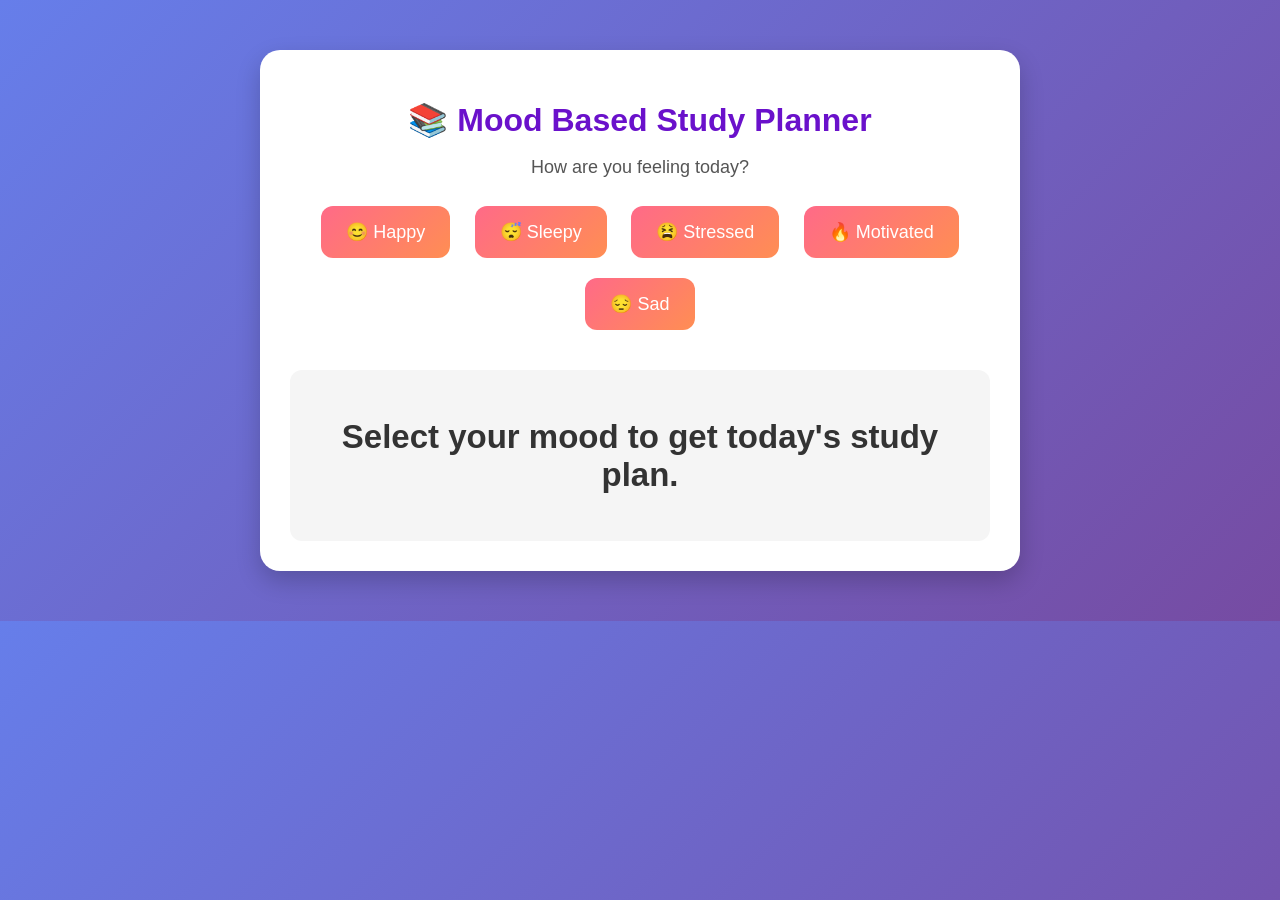
==== index.html @ bd74fddb "Add files via upload" ====
<!DOCTYPE html>
<html lang="en">

<head>
    <meta charset="UTF-8">
    <meta name="viewport" content="width=device-width, initial-scale=1.0">
    <title>Mood Based Study Planner</title>
    <link rel="stylesheet" href="style.css">
</head>

<body>

    <div class="container">

        <h1>📚 Mood Based Study Planner</h1>

        <p>How are you feeling today?</p>

        <div class="mood-container">

            <button class="mood-btn" onclick="selectMood('Happy')">😊 Happy</button>

            <button class="mood-btn" onclick="selectMood('Sleepy')">😴 Sleepy</button>

            <button class="mood-btn" onclick="selectMood('Stressed')">😫 Stressed</button>

            <button class="mood-btn" onclick="selectMood('Motivated')">🔥 Motivated</button>

            <button class="mood-btn" onclick="selectMood('Sad')">😔 Sad</button>

        </div>

        <div id="result">
            <h2>Select your mood to get today's study plan.</h2>
        </div>

    </div>

    <script src="script.js"></script>

</body>
</html>
---- style.css ----
body {
    font-family: Arial, sans-serif;
    background: linear-gradient(135deg, #667eea, #764ba2);
    margin: 0;
    padding: 0;
}

.container {
    width: 80%;
    max-width: 700px;
    margin: 50px auto;
    text-align: center;
    background: #ffffff;
    padding: 30px;
    border-radius: 20px;
    box-shadow: 0 10px 25px rgba(0, 0, 0, 0.2);
}

h1 {
    color: #6a11cb;
    margin-bottom: 10px;
}

p {
    color: #555;
    font-size: 18px;
}

.mood-btn {
    padding: 15px 25px;
    margin: 10px;
    font-size: 18px;
    border: none;
    border-radius: 12px;
    cursor: pointer;
    background: linear-gradient(135deg, #ff6a88, #ff8e53);
    color: white;
    transition: 0.3s;
}

.mood-btn:hover {
    transform: scale(1.08);
    box-shadow: 0 5px 15px rgba(0, 0, 0, 0.3);
}

#result {
    margin-top: 30px;
    padding: 20px;
    background: #f5f5f5;
    border-radius: 12px;
    color: #333;
    font-size: 22px;
    font-weight: bold;
}
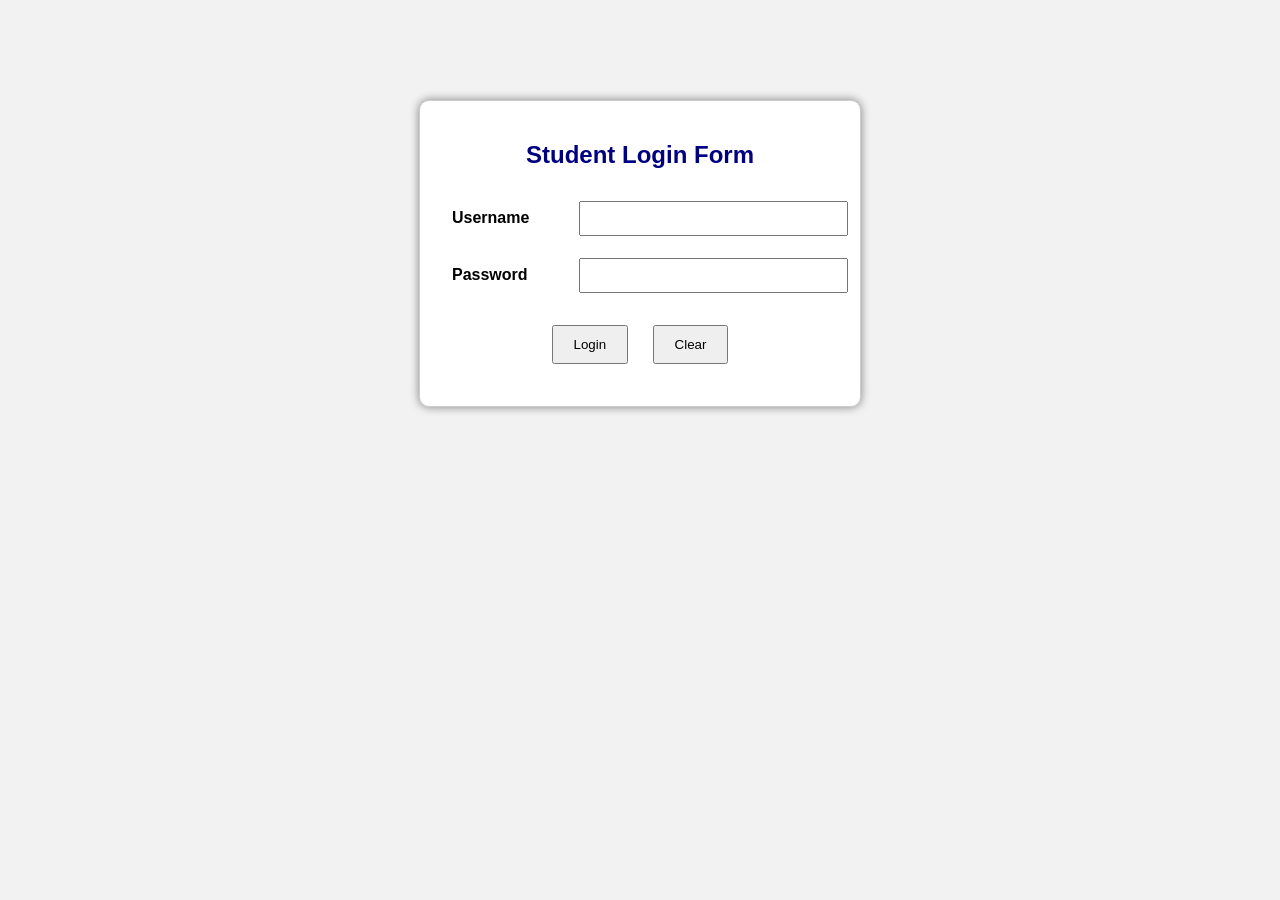
==== commit 524cccfe: "Add files via upload" ====
--- a/index.html
+++ b/index.html
@@ -1,42 +1,88 @@
 <!DOCTYPE html>
-<html lang="en">
+<html>
+<head>
+    <title>Student Login Form</title>
 
-<head>
-    <meta charset="UTF-8">
-    <meta name="viewport" content="width=device-width, initial-scale=1.0">
-    <title>Mood Based Study Planner</title>
-    <link rel="stylesheet" href="style.css">
+    <style>
+        body{
+            font-family: Arial, sans-serif;
+            background-color: #f2f2f2;
+        }
+
+        .container{
+            width: 400px;
+            margin: 100px auto;
+            padding: 20px;
+            background: white;
+            border: 1px solid #ccc;
+            border-radius: 10px;
+            box-shadow: 0px 0px 10px gray;
+        }
+
+        h2{
+            text-align: center;
+            color: navy;
+        }
+
+        table{
+            width: 100%;
+        }
+
+        td{
+            padding: 10px;
+        }
+
+        input[type=text],
+        input[type=password]{
+            width: 100%;
+            padding: 8px;
+        }
+
+        .buttons{
+            text-align: center;
+        }
+
+        input[type=submit],
+        input[type=reset]{
+            padding: 10px 20px;
+            margin: 10px;
+        }
+    </style>
+
 </head>
 
 <body>
 
-    <div class="container">
+<div class="container">
 
-        <h1>📚 Mood Based Study Planner</h1>
+<h2>Student Login Form</h2>
 
-        <p>How are you feeling today?</p>
+<form action="response.php" method="post">
 
-        <div class="mood-container">
+<table>
 
-            <button class="mood-btn" onclick="selectMood('Happy')">😊 Happy</button>
+<tr>
+<td><b>Username</b></td>
+<td><input type="text" name="username" required></td>
+</tr>
 
-            <button class="mood-btn" onclick="selectMood('Sleepy')">😴 Sleepy</button>
+<tr>
+<td><b>Password</b></td>
+<td><input type="password" name="password" required></td>
+</tr>
 
-            <button class="mood-btn" onclick="selectMood('Stressed')">😫 Stressed</button>
+<tr>
+<td colspan="2" class="buttons">
+<input type="submit" value="Login">
+<input type="reset" value="Clear">
+</td>
+</tr>
 
-            <button class="mood-btn" onclick="selectMood('Motivated')">🔥 Motivated</button>
+</table>
 
-            <button class="mood-btn" onclick="selectMood('Sad')">😔 Sad</button>
+</form>
 
-        </div>
-
-        <div id="result">
-            <h2>Select your mood to get today's study plan.</h2>
-        </div>
-
-    </div>
-
-    <script src="script.js"></script>
+</div>
 
 </body>
 </html>
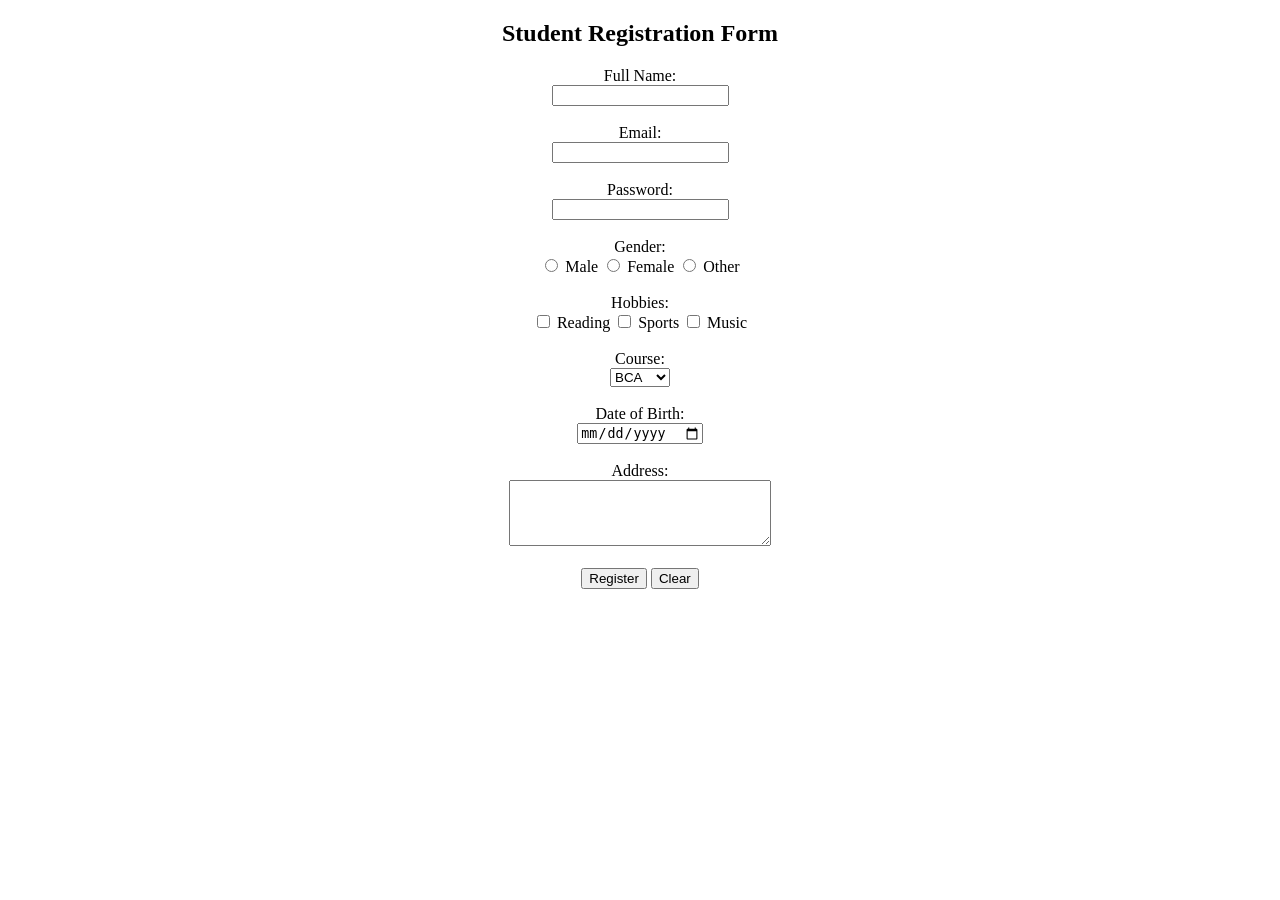
==== commit 68e82a0d: "Add files via upload" ====
--- a/index.html
+++ b/index.html
@@ -1,88 +1,57 @@
 <!DOCTYPE html>
 <html>
 <head>
-    <title>Student Login Form</title>
+    <title>Registration Form</title>
+</head>
+<body>
+<center>
+<h2>Student Registration Form</h2>
 
-    <style>
-        body{
-            font-family: Arial, sans-serif;
-            background-color: #f2f2f2;
-        }
+<form action="output.php" method="post">
 
-        .container{
-            width: 400px;
-            margin: 100px auto;
-            padding: 20px;
-            background: white;
-            border: 1px solid #ccc;
-            border-radius: 10px;
-            box-shadow: 0px 0px 10px gray;
-        }
+    <label>Full Name:</label><br>
+    <input type="text" name="name" required><br><br>
 
-        h2{
-            text-align: center;
-            color: navy;
-        }
+    <label>Email:</label><br>
+    <input type="email" name="email" required><br><br>
 
-        table{
-            width: 100%;
-        }
+    <label>Password:</label><br>
+    <input type="password" name="password" required><br><br>
 
-        td{
-            padding: 10px;
-        }
+    <label>Gender:</label><br>
+    <input type="radio" name="gender" value="Male"> Male
+    <input type="radio" name="gender" value="Female"> Female
+    <input type="radio" name="gender" value="Other"> Other
+    <br><br>
 
-        input[type=text],
-        input[type=password]{
-            width: 100%;
-            padding: 8px;
-        }
+    <label>Hobbies:</label><br>
+    <input type="checkbox" name="hobbies[]" value="Reading"> Reading
+    <input type="checkbox" name="hobbies[]" value="Sports"> Sports
+    <input type="checkbox" name="hobbies[]" value="Music"> Music
+    <br><br>
 
-        .buttons{
-            text-align: center;
-        }
+    <label>Course:</label><br>
+    <select name="course">
+        <option>BCA</option>
+        <option>BSc</option>
+        <option>BCom</option>
+        <option>BTech</option>
+    </select>
+    <br><br>
 
-        input[type=submit],
-        input[type=reset]{
-            padding: 10px 20px;
-            margin: 10px;
-        }
-    </style>
+    <label>Date of Birth:</label><br>
+    <input type="date" name="dob">
+    <br><br>
 
-</head>
+    <label>Address:</label><br>
+    <textarea name="address" rows="4" cols="30"></textarea>
+    <br><br>
 
-<body>
-
-<div class="container">
-
-<h2>Student Login Form</h2>
-
-<form action="response.php" method="post">
-
-<table>
-
-<tr>
-<td><b>Username</b></td>
-<td><input type="text" name="username" required></td>
-</tr>
-
-<tr>
-<td><b>Password</b></td>
-<td><input type="password" name="password" required></td>
-</tr>
-
-<tr>
-<td colspan="2" class="buttons">
-<input type="submit" value="Login">
-<input type="reset" value="Clear">
-</td>
-</tr>
-
-</table>
+    <input type="submit" value="Register">
+    <input type="reset" value="Clear">
 
 </form>
-
-</div>
+</center>
 
 </body>
 </html>
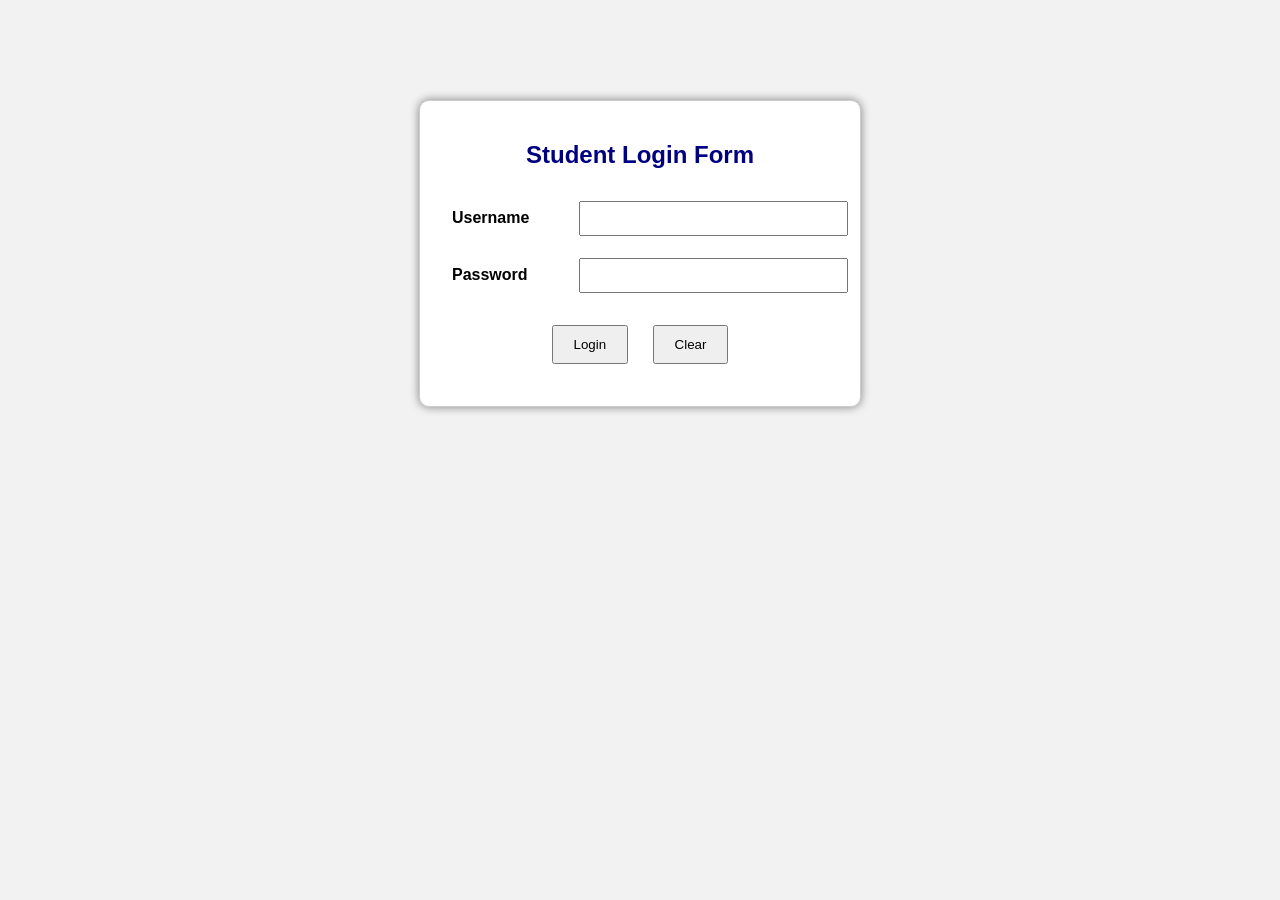
==== commit f1d84caf: "Add files via upload" ====
--- a/index.html
+++ b/index.html
@@ -1,57 +1,88 @@
 <!DOCTYPE html>
 <html>
 <head>
-    <title>Registration Form</title>
+    <title>Student Login Form</title>
+
+    <style>
+        body{
+            font-family: Arial, sans-serif;
+            background-color: #f2f2f2;
+        }
+
+        .container{
+            width: 400px;
+            margin: 100px auto;
+            padding: 20px;
+            background: white;
+            border: 1px solid #ccc;
+            border-radius: 10px;
+            box-shadow: 0px 0px 10px gray;
+        }
+
+        h2{
+            text-align: center;
+            color: navy;
+        }
+
+        table{
+            width: 100%;
+        }
+
+        td{
+            padding: 10px;
+        }
+
+        input[type=text],
+        input[type=password]{
+            width: 100%;
+            padding: 8px;
+        }
+
+        .buttons{
+            text-align: center;
+        }
+
+        input[type=submit],
+        input[type=reset]{
+            padding: 10px 20px;
+            margin: 10px;
+        }
+    </style>
+
 </head>
+
 <body>
-<center>
-<h2>Student Registration Form</h2>
 
-<form action="output.php" method="post">
+<div class="container">
 
-    <label>Full Name:</label><br>
-    <input type="text" name="name" required><br><br>
+<h2>Student Login Form</h2>
 
-    <label>Email:</label><br>
-    <input type="email" name="email" required><br><br>
+<form action="response.php" method="get">
 
-    <label>Password:</label><br>
-    <input type="password" name="password" required><br><br>
+<table>
 
-    <label>Gender:</label><br>
-    <input type="radio" name="gender" value="Male"> Male
-    <input type="radio" name="gender" value="Female"> Female
-    <input type="radio" name="gender" value="Other"> Other
-    <br><br>
+<tr>
+<td><b>Username</b></td>
+<td><input type="text" name="username" required></td>
+</tr>
 
-    <label>Hobbies:</label><br>
-    <input type="checkbox" name="hobbies[]" value="Reading"> Reading
-    <input type="checkbox" name="hobbies[]" value="Sports"> Sports
-    <input type="checkbox" name="hobbies[]" value="Music"> Music
-    <br><br>
+<tr>
+<td><b>Password</b></td>
+<td><input type="password" name="password" required></td>
+</tr>
 
-    <label>Course:</label><br>
-    <select name="course">
-        <option>BCA</option>
-        <option>BSc</option>
-        <option>BCom</option>
-        <option>BTech</option>
-    </select>
-    <br><br>
+<tr>
+<td colspan="2" class="buttons">
+<input type="submit" value="Login">
+<input type="reset" value="Clear">
+</td>
+</tr>
 
-    <label>Date of Birth:</label><br>
-    <input type="date" name="dob">
-    <br><br>
-
-    <label>Address:</label><br>
-    <textarea name="address" rows="4" cols="30"></textarea>
-    <br><br>
-
-    <input type="submit" value="Register">
-    <input type="reset" value="Clear">
+</table>
 
 </form>
-</center>
+
+</div>
 
 </body>
 </html>
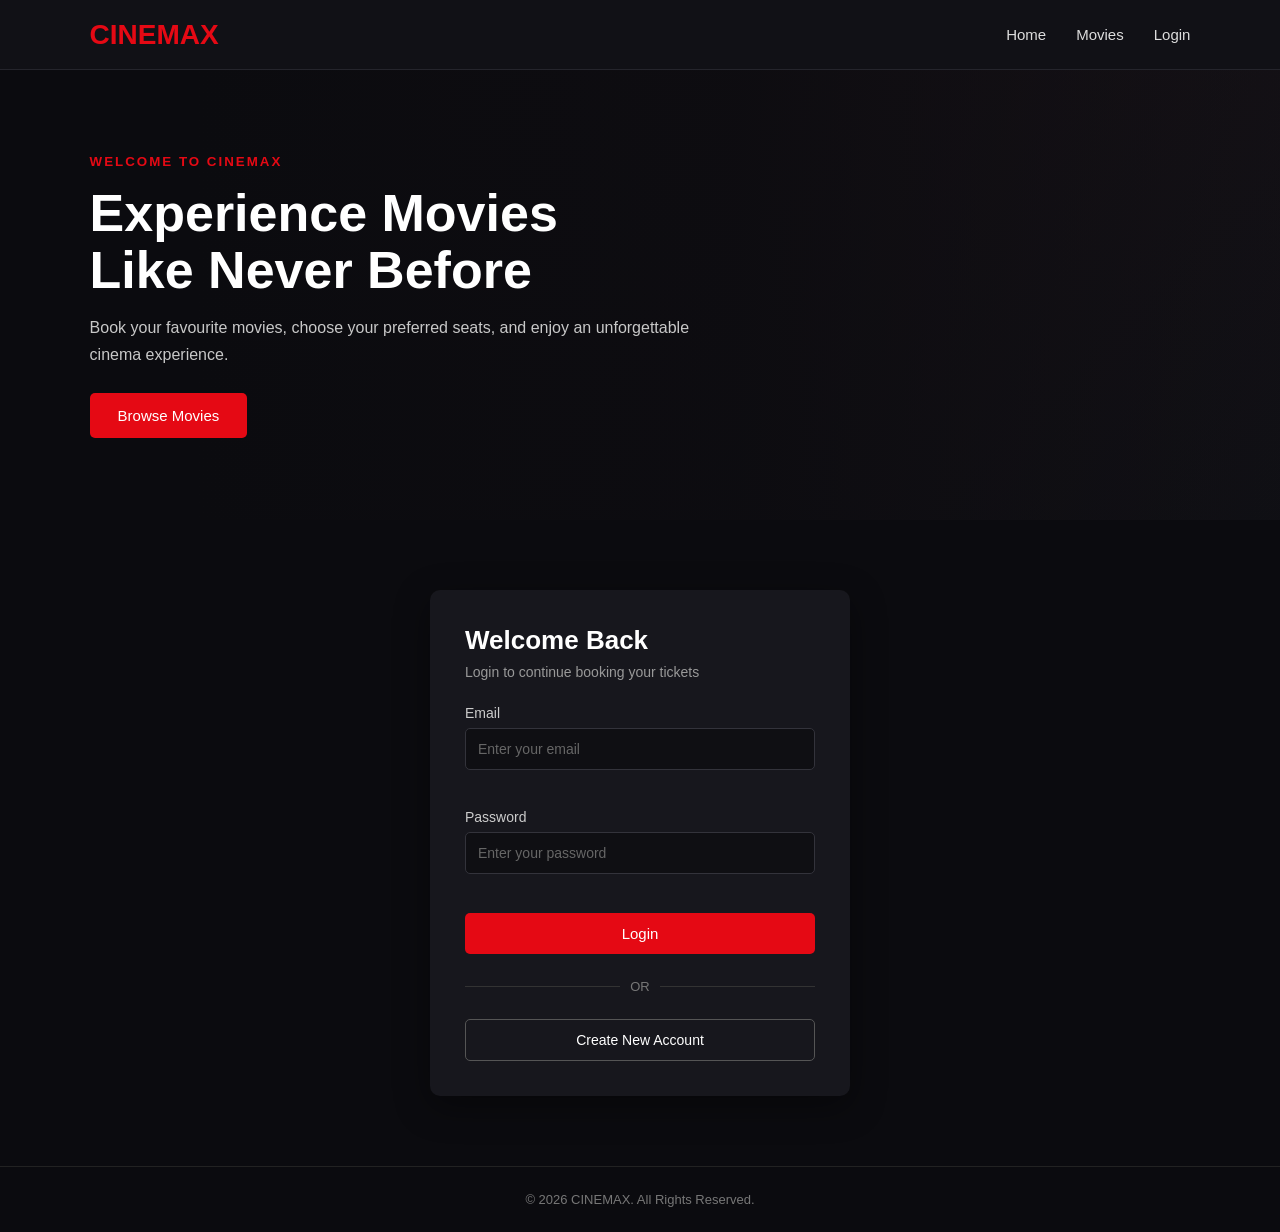
==== commit 9a6ea63a: "Add files via upload" ====
--- a/index.html
+++ b/index.html
@@ -1,88 +1,693 @@
 <!DOCTYPE html>
-<html>
+<html lang="en">
+
 <head>
-    <title>Student Login Form</title>
-
-    <style>
-        body{
-            font-family: Arial, sans-serif;
-            background-color: #f2f2f2;
+
+    <meta charset="UTF-8">
+
+    <meta name="viewport"
+          content="width=device-width, initial-scale=1.0">
+
+    <title>Cinemax - Movie Booking</title>
+
+    <link rel="stylesheet" href="style.css">
+
+</head>
+
+
+<body>
+
+
+    <!-- =========================
+         NAVIGATION
+    ========================== -->
+
+    <nav class="navbar">
+
+        <div class="logo">
+            CINEMAX
+        </div>
+
+        <div class="nav-links">
+
+            <a href="index.html">
+                Home
+            </a>
+
+            <a href="movies.html">
+                Movies
+            </a>
+
+            <a href="#login">
+                Login
+            </a>
+
+        </div>
+
+    </nav>
+
+
+
+    <!-- =========================
+         HERO SECTION
+    ========================== -->
+
+    <section class="hero">
+
+        <div class="hero-content">
+
+            <small>
+                WELCOME TO CINEMAX
+            </small>
+
+            <h1>
+                Experience Movies
+                <br>
+                Like Never Before
+            </h1>
+
+            <p>
+                Book your favourite movies, choose your
+                preferred seats, and enjoy an unforgettable
+                cinema experience.
+            </p>
+
+            <a href="movies.html">
+
+                <button class="hero-button">
+                    Browse Movies
+                </button>
+
+            </a>
+
+        </div>
+
+    </section>
+
+
+
+    <!-- =========================
+         LOGIN SECTION
+    ========================== -->
+
+    <section class="login-section" id="login">
+
+        <div class="login-card">
+
+            <h2>
+                Welcome Back
+            </h2>
+
+            <p class="subtitle">
+                Login to continue booking your tickets
+            </p>
+
+
+
+            <!-- =========================
+                 LOGIN FORM
+            ========================== -->
+
+            <form
+                id="loginForm"
+                action="login.php"
+                method="POST"
+            >
+
+
+                <!-- EMAIL -->
+
+                <div class="input-group">
+
+                    <label for="login-email">
+                        Email
+                    </label>
+
+                    <input
+                        type="email"
+                        id="login-email"
+                        name="email"
+                        placeholder="Enter your email"
+                        required
+                    >
+
+                    <small
+                        id="loginEmailError"
+                        class="error-message">
+                    </small>
+
+                </div>
+
+
+
+                <!-- PASSWORD -->
+
+                <div class="input-group">
+
+                    <label for="login-password">
+                        Password
+                    </label>
+
+                    <input
+                        type="password"
+                        id="login-password"
+                        name="password"
+                        placeholder="Enter your password"
+                        required
+                    >
+
+                    <small
+                        id="loginPasswordError"
+                        class="error-message">
+                    </small>
+
+                </div>
+
+
+
+                <button
+                    type="submit"
+                    class="login-button">
+
+                    Login
+
+                </button>
+
+            </form>
+
+
+
+            <!-- =========================
+                 DIVIDER
+            ========================== -->
+
+            <div class="divider">
+
+                <span>
+                    OR
+                </span>
+
+            </div>
+
+
+
+            <!-- =========================
+                 REGISTER BUTTON
+            ========================== -->
+
+            <button
+                type="button"
+                class="register-button"
+                onclick="showRegister()">
+
+                Create New Account
+
+            </button>
+
+
+
+            <!-- =========================
+                 REGISTER FORM
+            ========================== -->
+
+            <div
+                id="register-box"
+                class="register-box"
+            >
+
+                <h3>
+                    Create Account
+                </h3>
+
+
+
+                <form
+                    id="registerForm"
+                    action="register.php"
+                    method="POST"
+                >
+
+
+                    <!-- NAME -->
+
+                    <div class="input-group">
+
+                        <label for="name">
+                            Full Name
+                        </label>
+
+                        <input
+                            type="text"
+                            id="name"
+                            name="name"
+                            placeholder="Enter your name"
+                            required
+                        >
+
+                        <small
+                            id="nameError"
+                            class="error-message">
+                        </small>
+
+                    </div>
+
+
+
+                    <!-- EMAIL -->
+
+                    <div class="input-group">
+
+                        <label for="register-email">
+                            Email
+                        </label>
+
+                        <input
+                            type="email"
+                            id="register-email"
+                            name="email"
+                            placeholder="Enter your email"
+                            required
+                        >
+
+                        <small
+                            id="registerEmailError"
+                            class="error-message">
+                        </small>
+
+                    </div>
+
+
+
+                    <!-- PASSWORD -->
+
+                    <div class="input-group">
+
+                        <label for="register-password">
+                            Password
+                        </label>
+
+                        <input
+                            type="password"
+                            id="register-password"
+                            name="password"
+                            placeholder="Create a password"
+                            required
+                        >
+
+                        <small
+                            id="registerPasswordError"
+                            class="error-message">
+                        </small>
+
+                    </div>
+
+
+
+                    <button
+                        type="submit"
+                        class="login-button">
+
+                        Create Account
+
+                    </button>
+
+
+                </form>
+
+            </div>
+
+
+        </div>
+
+    </section>
+
+
+
+    <!-- =========================
+         FOOTER
+    ========================== -->
+
+    <footer>
+
+        <p>
+            © 2026 CINEMAX.
+            All Rights Reserved.
+        </p>
+
+    </footer>
+
+
+
+    <!-- =========================
+         JAVASCRIPT
+    ========================== -->
+
+    <script>
+
+
+        // =========================
+        // REGISTRATION SUCCESS
+        // =========================
+
+        const params =
+            new URLSearchParams(window.location.search);
+
+
+        if (params.get("registered") === "1") {
+
+            alert(
+                "Account created successfully! You can now login."
+            );
+
         }
 
-        .container{
-            width: 400px;
-            margin: 100px auto;
-            padding: 20px;
-            background: white;
-            border: 1px solid #ccc;
-            border-radius: 10px;
-            box-shadow: 0px 0px 10px gray;
+
+
+        // =========================
+        // SHOW REGISTER FORM
+        // =========================
+
+        function showRegister() {
+
+            const registerBox =
+                document.getElementById("register-box");
+
+
+            if (registerBox.style.display === "block") {
+
+                registerBox.style.display = "none";
+
+            }
+
+            else {
+
+                registerBox.style.display = "block";
+
+            }
+
         }
 
-        h2{
-            text-align: center;
-            color: navy;
+
+
+        // =========================
+        // NAME VALIDATION
+        // =========================
+
+        function validateName(name) {
+
+            const namePattern =
+                /^[A-Za-z ]+$/;
+
+            return namePattern.test(name);
+
         }
 
-        table{
-            width: 100%;
+
+
+        // =========================
+        // EMAIL VALIDATION
+        // =========================
+
+        function validateEmail(email) {
+
+            const emailPattern =
+                /^[^\s@]+@[^\s@]+\.[^\s@]+$/;
+
+            return emailPattern.test(email);
+
         }
 
-        td{
-            padding: 10px;
+
+
+        // =========================
+        // PASSWORD VALIDATION
+        // =========================
+
+        function validatePassword(password) {
+
+            return password.length >= 6;
+
         }
 
-        input[type=text],
-        input[type=password]{
-            width: 100%;
-            padding: 8px;
-        }
-
-        .buttons{
-            text-align: center;
-        }
-
-        input[type=submit],
-        input[type=reset]{
-            padding: 10px 20px;
-            margin: 10px;
-        }
-    </style>
-
-</head>
-
-<body>
-
-<div class="container">
-
-<h2>Student Login Form</h2>
-
-<form action="response.php" method="get">
-
-<table>
-
-<tr>
-<td><b>Username</b></td>
-<td><input type="text" name="username" required></td>
-</tr>
-
-<tr>
-<td><b>Password</b></td>
-<td><input type="password" name="password" required></td>
-</tr>
-
-<tr>
-<td colspan="2" class="buttons">
-<input type="submit" value="Login">
-<input type="reset" value="Clear">
-</td>
-</tr>
-
-</table>
-
-</form>
-
-</div>
+
+
+        // =========================
+        // NAME LIVE VALIDATION
+        // =========================
+
+        document
+            .getElementById("name")
+            .addEventListener(
+                "input",
+                function () {
+
+
+                    // Allow letters and spaces only
+
+                    this.value =
+                        this.value.replace(
+                            /[^A-Za-z ]/g,
+                            ""
+                        );
+
+
+                    const name =
+                        this.value;
+
+
+                    const error =
+                        document.getElementById(
+                            "nameError"
+                        );
+
+
+                    if (
+                        name !== "" &&
+                        !validateName(name)
+                    ) {
+
+                        error.textContent =
+                            "Name can contain letters and spaces only.";
+
+                    }
+
+                    else {
+
+                        error.textContent = "";
+
+                    }
+
+                }
+            );
+
+
+
+        // =========================
+        // REGISTER FORM VALIDATION
+        // =========================
+
+        document
+            .getElementById("registerForm")
+            .addEventListener(
+                "submit",
+                function (event) {
+
+
+                    const name =
+                        document
+                            .getElementById("name")
+                            .value
+                            .trim();
+
+
+                    const email =
+                        document
+                            .getElementById("register-email")
+                            .value
+                            .trim();
+
+
+                    const password =
+                        document
+                            .getElementById("register-password")
+                            .value;
+
+
+                    let valid = true;
+
+
+
+                    // NAME
+
+                    if (!validateName(name)) {
+
+                        document
+                            .getElementById("nameError")
+                            .textContent =
+                            "Enter a valid name using letters and spaces only.";
+
+                        valid = false;
+
+                    }
+
+                    else {
+
+                        document
+                            .getElementById("nameError")
+                            .textContent = "";
+
+                    }
+
+
+
+                    // EMAIL
+
+                    if (!validateEmail(email)) {
+
+                        document
+                            .getElementById("registerEmailError")
+                            .textContent =
+                            "Enter a valid email address.";
+
+                        valid = false;
+
+                    }
+
+                    else {
+
+                        document
+                            .getElementById("registerEmailError")
+                            .textContent = "";
+
+                    }
+
+
+
+                    // PASSWORD
+
+                    if (!validatePassword(password)) {
+
+                        document
+                            .getElementById("registerPasswordError")
+                            .textContent =
+                            "Password must contain at least 6 characters.";
+
+                        valid = false;
+
+                    }
+
+                    else {
+
+                        document
+                            .getElementById("registerPasswordError")
+                            .textContent = "";
+
+                    }
+
+
+
+                    // STOP IF INVALID
+
+                    if (!valid) {
+
+                        event.preventDefault();
+
+                    }
+
+                }
+            );
+
+
+
+        // =========================
+        // LOGIN FORM VALIDATION
+        // =========================
+
+        document
+            .getElementById("loginForm")
+            .addEventListener(
+                "submit",
+                function (event) {
+
+
+                    const email =
+                        document
+                            .getElementById("login-email")
+                            .value
+                            .trim();
+
+
+                    const password =
+                        document
+                            .getElementById("login-password")
+                            .value;
+
+
+                    let valid = true;
+
+
+
+                    // EMAIL
+
+                    if (!validateEmail(email)) {
+
+                        document
+                            .getElementById("loginEmailError")
+                            .textContent =
+                            "Enter a valid email address.";
+
+                        valid = false;
+
+                    }
+
+                    else {
+
+                        document
+                            .getElementById("loginEmailError")
+                            .textContent = "";
+
+                    }
+
+
+
+                    // PASSWORD
+
+                    if (!validatePassword(password)) {
+
+                        document
+                            .getElementById("loginPasswordError")
+                            .textContent =
+                            "Password must contain at least 6 characters.";
+
+                        valid = false;
+
+                    }
+
+                    else {
+
+                        document
+                            .getElementById("loginPasswordError")
+                            .textContent = "";
+
+                    }
+
+
+
+                    // STOP LOGIN IF INVALID
+
+                    if (!valid) {
+
+                        event.preventDefault();
+
+                    }
+
+                }
+            );
+
+
+    </script>
+
 
 </body>
+
 </html>
--- a/style.css
+++ b/style.css
@@ -0,0 +1,1147 @@
+* {
+    margin: 0;
+    padding: 0;
+    box-sizing: border-box;
+    font-family: Arial, sans-serif;
+}
+
+body {
+    background: #0b0b0f;
+    color: white;
+}
+
+
+/* =========================
+   NAVIGATION BAR
+========================= */
+
+.navbar {
+    height: 70px;
+    background: #111116;
+
+    display: flex;
+    align-items: center;
+    justify-content: space-between;
+
+    padding: 0 7%;
+
+    border-bottom: 1px solid #25252c;
+}
+
+.logo {
+    font-size: 28px;
+    font-weight: bold;
+    color: #e50914;
+}
+
+.nav-links {
+    display: flex;
+    gap: 30px;
+}
+
+.nav-links a {
+    color: #ddd;
+    text-decoration: none;
+    font-size: 15px;
+}
+
+.nav-links a:hover {
+    color: #e50914;
+}
+
+
+/* =========================
+   HERO SECTION
+========================= */
+
+.hero {
+    min-height: 450px;
+
+    padding: 80px 7%;
+
+    display: flex;
+    align-items: center;
+
+    background:
+        linear-gradient(
+            90deg,
+            #0b0b0f 15%,
+            rgba(11, 11, 15, 0.85),
+            rgba(11, 11, 15, 0.25)
+        ),
+        linear-gradient(
+            135deg,
+            #24151a,
+            #111116
+        );
+}
+
+.hero-content {
+    max-width: 650px;
+}
+
+.hero small {
+    color: #e50914;
+
+    font-weight: bold;
+
+    letter-spacing: 2px;
+}
+
+.hero h1 {
+    font-size: 52px;
+
+    line-height: 1.1;
+
+    margin: 15px 0;
+}
+
+.hero p {
+    color: #c8c8c8;
+
+    line-height: 1.7;
+
+    margin-bottom: 25px;
+
+    font-size: 16px;
+}
+
+.hero-button {
+    background: #e50914;
+
+    color: white;
+
+    border: none;
+
+    padding: 14px 28px;
+
+    border-radius: 5px;
+
+    font-size: 15px;
+
+    cursor: pointer;
+}
+
+.hero-button:hover {
+    background: #b20710;
+}
+
+
+/* =========================
+   LOGIN SECTION
+========================= */
+
+.login-section {
+    padding: 70px 7%;
+
+    display: flex;
+
+    justify-content: center;
+}
+
+.login-card {
+    width: 420px;
+
+    background: #17171d;
+
+    padding: 35px;
+
+    border-radius: 10px;
+
+    box-shadow:
+        0 10px 35px rgba(0, 0, 0, 0.4);
+}
+
+.login-card h2 {
+    margin-bottom: 8px;
+
+    font-size: 26px;
+}
+
+.subtitle {
+    color: #999;
+
+    margin-bottom: 25px;
+
+    font-size: 14px;
+}
+
+
+/* =========================
+   INPUTS
+========================= */
+
+.input-group {
+    margin-bottom: 18px;
+}
+
+.input-group label {
+    display: block;
+
+    margin-bottom: 7px;
+
+    font-size: 14px;
+
+    color: #ccc;
+}
+
+.input-group input {
+    width: 100%;
+
+    padding: 12px;
+
+    background: #0f0f13;
+
+    border: 1px solid #33333b;
+
+    border-radius: 5px;
+
+    color: white;
+
+    outline: none;
+
+    font-size: 14px;
+}
+
+.input-group input:focus {
+    border-color: #e50914;
+}
+
+.input-group input::placeholder {
+    color: #666;
+}
+
+
+/* =========================
+   LOGIN BUTTON
+========================= */
+
+.login-button {
+    width: 100%;
+
+    padding: 12px;
+
+    background: #e50914;
+
+    color: white;
+
+    border: none;
+
+    border-radius: 5px;
+
+    cursor: pointer;
+
+    font-size: 15px;
+}
+
+.login-button:hover {
+    background: #b20710;
+}
+
+
+/* =========================
+   DIVIDER
+========================= */
+
+.divider {
+    display: flex;
+
+    align-items: center;
+
+    gap: 10px;
+
+    margin: 25px 0;
+
+    color: #777;
+
+    font-size: 13px;
+}
+
+.divider::before,
+.divider::after {
+    content: "";
+
+    flex: 1;
+
+    height: 1px;
+
+    background: #333;
+}
+
+
+/* =========================
+   REGISTER BUTTON
+========================= */
+
+.register-button {
+    width: 100%;
+
+    padding: 12px;
+
+    background: transparent;
+
+    border: 1px solid #555;
+
+    color: white;
+
+    border-radius: 5px;
+
+    cursor: pointer;
+
+    font-size: 14px;
+}
+
+.register-button:hover {
+    border-color: #e50914;
+
+    color: #e50914;
+}
+
+
+/* =========================
+   REGISTER FORM
+========================= */
+
+.register-box {
+    display: none;
+
+    margin-top: 30px;
+
+    padding-top: 25px;
+
+    border-top: 1px solid #333;
+}
+
+.register-box h3 {
+    margin-bottom: 20px;
+
+    font-size: 20px;
+}
+
+
+/* =========================
+   FOOTER
+========================= */
+
+footer {
+    text-align: center;
+
+    padding: 25px;
+
+    color: #777;
+
+    border-top: 1px solid #222;
+
+    font-size: 13px;
+}
+
+
+/* =========================
+   MOBILE
+========================= */
+
+@media (max-width: 600px) {
+
+    .navbar {
+        padding: 0 5%;
+    }
+
+    .nav-links {
+        gap: 15px;
+    }
+
+    .hero {
+        padding: 60px 5%;
+    }
+
+    .hero h1 {
+        font-size: 38px;
+    }
+
+    .login-section {
+        padding: 50px 5%;
+    }
+
+    .login-card {
+        width: 100%;
+    }
+
+}
+/* =========================
+   MOVIES PAGE
+========================= */
+
+.movies-header {
+    text-align: center;
+
+    padding: 60px 20px 30px;
+}
+
+.movies-header h1 {
+    font-size: 42px;
+
+    margin-bottom: 10px;
+}
+
+.movies-header p {
+    color: #999;
+
+    font-size: 15px;
+}
+
+
+.movies-section {
+    padding: 20px 7% 70px;
+}
+
+
+.movie-grid {
+    display: grid;
+
+    grid-template-columns:
+        repeat(4, 1fr);
+
+    gap: 25px;
+}
+
+
+.movie-card {
+    background: #17171d;
+
+    border-radius: 10px;
+
+    overflow: hidden;
+
+    transition: transform 0.3s,
+                box-shadow 0.3s;
+}
+
+.movie-card:hover {
+    transform: translateY(-7px);
+
+    box-shadow:
+        0 15px 35px rgba(0, 0, 0, 0.5);
+}
+
+
+/* Movie Poster */
+
+.movie-poster {
+    height: 330px;
+
+    position: relative;
+
+    display: flex;
+
+    align-items: flex-start;
+
+    justify-content: flex-start;
+
+    padding: 15px;
+}
+
+
+/* Poster Designs */
+
+.poster-one {
+    background:
+        linear-gradient(135deg, #7b0000, #160000);
+}
+
+.poster-two {
+    background:
+        linear-gradient(135deg, #003b70, #090b18);
+}
+
+.poster-three {
+    background:
+        linear-gradient(135deg, #38215f, #09070f);
+}
+
+.poster-four {
+    background:
+        linear-gradient(135deg, #60451b, #111116);
+}
+
+
+.movie-poster span {
+    background: #e50914;
+
+    padding: 6px 9px;
+
+    border-radius: 4px;
+
+    font-size: 10px;
+
+    font-weight: bold;
+
+    letter-spacing: 1px;
+}
+
+
+.movie-info {
+    padding: 20px;
+}
+
+.movie-info h2 {
+    font-size: 19px;
+
+    margin-bottom: 8px;
+}
+
+.movie-info p {
+    color: #999;
+
+    font-size: 13px;
+
+    margin-bottom: 18px;
+}
+
+
+.movie-bottom {
+    display: flex;
+
+    align-items: center;
+
+    justify-content: space-between;
+}
+
+.price {
+    color: white;
+
+    font-size: 18px;
+
+    font-weight: bold;
+}
+
+
+.movie-bottom button {
+    background: #e50914;
+
+    color: white;
+
+    border: none;
+
+    padding: 9px 15px;
+
+    border-radius: 5px;
+
+    cursor: pointer;
+}
+
+.movie-bottom button:hover {
+    background: #b20710;
+}
+
+
+/* Mobile */
+
+@media (max-width: 1000px) {
+
+    .movie-grid {
+        grid-template-columns:
+            repeat(2, 1fr);
+    }
+
+}
+
+
+@media (max-width: 600px) {
+
+    .movie-grid {
+        grid-template-columns: 1fr;
+    }
+
+    .movie-poster {
+        height: 400px;
+    }
+
+}
+/* =========================
+   BOOKING PAGE
+========================= */
+
+.booking-title {
+    text-align: center;
+    padding: 45px 20px 25px;
+}
+
+.booking-title h1 {
+    font-size: 34px;
+    margin-bottom: 8px;
+}
+
+.booking-title p {
+    color: #999;
+}
+
+
+/* Main Container */
+
+.booking-container {
+    width: 90%;
+    max-width: 1000px;
+    margin: auto;
+    padding-bottom: 60px;
+}
+
+.booking-container h3 {
+    margin-bottom: 15px;
+}
+
+
+/* Dates */
+
+.date-list {
+    display: flex;
+    gap: 12px;
+    overflow-x: auto;
+    padding-bottom: 10px;
+}
+
+.date {
+    min-width: 75px;
+    height: 75px;
+
+    background: #17171d;
+    color: white;
+
+    border: 1px solid #333;
+    border-radius: 8px;
+
+    cursor: pointer;
+
+    display: flex;
+    flex-direction: column;
+    align-items: center;
+    justify-content: center;
+}
+
+.date strong {
+    font-size: 22px;
+}
+
+.date span {
+    font-size: 11px;
+    color: #999;
+    margin-top: 4px;
+}
+
+.date.active {
+    background: #e50914;
+    border-color: #e50914;
+}
+
+.date.active span {
+    color: white;
+}
+
+
+/* Section Title */
+
+.section-title {
+    margin-top: 35px;
+}
+
+
+/* Show Times */
+
+.show-times {
+    display: flex;
+    flex-wrap: wrap;
+    gap: 12px;
+}
+
+.show-time {
+    background: #17171d;
+
+    color: #ddd;
+
+    border: 1px solid #444;
+
+    padding: 12px 20px;
+
+    border-radius: 6px;
+
+    cursor: pointer;
+}
+
+.show-time:hover {
+    border-color: #e50914;
+}
+
+.show-time.active {
+    background: #e50914;
+    border-color: #e50914;
+    color: white;
+}
+
+
+/* Screen */
+
+.screen {
+    width: 70%;
+    margin: 35px auto 30px;
+
+    padding: 12px;
+
+    text-align: center;
+
+    background: #ddd;
+
+    color: #222;
+
+    font-size: 12px;
+
+    font-weight: bold;
+
+    border-radius: 50% 50% 5px 5px;
+
+    box-shadow: 0 5px 20px rgba(255,255,255,0.15);
+}
+
+
+/* Seats */
+
+.seat-layout {
+    display: flex;
+
+    flex-direction: column;
+
+    gap: 13px;
+
+    align-items: center;
+}
+
+.seat-row {
+    display: flex;
+
+    align-items: center;
+
+    gap: 8px;
+}
+
+.row-name {
+    width: 20px;
+
+    color: #999;
+
+    font-weight: bold;
+
+    margin-right: 5px;
+}
+
+.seat {
+    width: 42px;
+    height: 36px;
+
+    background: transparent;
+
+    color: #aaa;
+
+    border: 1px solid #555;
+
+    border-radius: 6px 6px 3px 3px;
+
+    font-size: 11px;
+
+    cursor: pointer;
+}
+
+.seat:hover {
+    border-color: #e50914;
+
+    color: white;
+}
+
+.seat.selected {
+    background: #e50914;
+
+    border-color: #e50914;
+
+    color: white;
+}
+
+.seat-gap {
+    width: 20px;
+}
+
+
+/* Legend */
+
+.seat-legend {
+    display: flex;
+
+    justify-content: center;
+
+    gap: 30px;
+
+    margin: 35px 0;
+
+    color: #aaa;
+
+    font-size: 13px;
+}
+
+.seat-legend div {
+    display: flex;
+
+    align-items: center;
+
+    gap: 7px;
+}
+
+.legend-box {
+    width: 18px;
+    height: 15px;
+
+    display: inline-block;
+
+    border-radius: 3px;
+
+    border: 1px solid #555;
+}
+
+.legend-box.available {
+    background: transparent;
+}
+
+.legend-box.selected {
+    background: #e50914;
+    border-color: #e50914;
+}
+
+.legend-box.occupied {
+    background: #555;
+    border-color: #555;
+}
+
+
+/* Summary */
+
+.booking-summary {
+    background: #17171d;
+
+    border-radius: 10px;
+
+    padding: 22px;
+
+    display: grid;
+
+    grid-template-columns:
+        1.5fr 1fr 1fr auto;
+
+    align-items: center;
+
+    gap: 20px;
+
+    margin-top: 30px;
+
+    border: 1px solid #292930;
+}
+
+.booking-summary div {
+    display: flex;
+
+    flex-direction: column;
+
+    gap: 6px;
+}
+
+.booking-summary span {
+    color: #888;
+
+    font-size: 12px;
+}
+
+.booking-summary strong {
+    color: white;
+
+    font-size: 15px;
+}
+
+.booking-summary div:nth-child(3) strong {
+    color: #e50914;
+
+    font-size: 20px;
+}
+
+#continueButton {
+    background: #e50914;
+
+    color: white;
+
+    border: none;
+
+    padding: 13px 22px;
+
+    border-radius: 5px;
+
+    cursor: pointer;
+
+    font-weight: bold;
+}
+
+#continueButton:hover {
+    background: #b20710;
+}
+
+
+/* Mobile */
+
+@media (max-width: 700px) {
+
+    .booking-container {
+        width: 95%;
+    }
+
+    .seat {
+        width: 32px;
+        height: 30px;
+
+        font-size: 9px;
+    }
+
+    .seat-row {
+        gap: 5px;
+    }
+
+    .seat-gap {
+        width: 10px;
+    }
+
+    .booking-summary {
+        grid-template-columns: 1fr 1fr;
+
+    }
+
+    #continueButton {
+        width: 100%;
+    }
+
+}
+/* =========================
+   CONFIRMATION PAGE
+========================= */
+
+.confirmation-section {
+    min-height: 650px;
+
+    display: flex;
+
+    justify-content: center;
+
+    align-items: center;
+
+    padding: 50px 20px;
+}
+
+.confirmation-card {
+    width: 600px;
+
+    text-align: center;
+}
+
+.success-icon {
+    width: 65px;
+    height: 65px;
+
+    margin: 0 auto 20px;
+
+    display: flex;
+
+    align-items: center;
+    justify-content: center;
+
+    border-radius: 50%;
+
+    background: #e50914;
+
+    color: white;
+
+    font-size: 35px;
+}
+
+.confirmation-card h1 {
+    font-size: 32px;
+
+    margin-bottom: 10px;
+}
+
+.confirmation-message {
+    color: #999;
+
+    margin-bottom: 30px;
+}
+
+
+/* Ticket */
+
+.ticket {
+    background: #17171d;
+
+    border: 1px solid #333;
+
+    border-radius: 10px;
+
+    overflow: hidden;
+
+    text-align: left;
+
+    box-shadow:
+        0 15px 40px rgba(0,0,0,0.4);
+}
+
+.ticket-header {
+    background: #e50914;
+
+    padding: 18px 22px;
+
+    display: flex;
+
+    justify-content: space-between;
+
+    align-items: center;
+
+    font-size: 12px;
+
+    font-weight: bold;
+}
+
+.ticket-header span:first-child {
+    font-size: 20px;
+}
+
+
+.ticket-details {
+    padding: 25px;
+
+    display: grid;
+
+    grid-template-columns: 1fr 1fr;
+
+    gap: 25px;
+}
+
+.ticket-details div {
+    display: flex;
+
+    flex-direction: column;
+
+    gap: 6px;
+}
+
+.ticket-details span {
+    color: #888;
+
+    font-size: 12px;
+}
+
+.ticket-details strong {
+    color: white;
+
+    font-size: 15px;
+}
+
+.ticket-total {
+    grid-column: 1 / -1;
+
+    border-top: 1px solid #333;
+
+    padding-top: 20px;
+}
+
+.ticket-total strong {
+    color: #e50914;
+
+    font-size: 22px;
+}
+
+
+.ticket-footer {
+    padding: 15px;
+
+    text-align: center;
+
+    color: #777;
+
+    font-size: 12px;
+
+    border-top: 1px dashed #444;
+}
+
+
+/* Button */
+
+.home-button {
+    margin-top: 25px;
+
+    padding: 13px 25px;
+
+    background: #e50914;
+
+    color: white;
+
+    border: none;
+
+    border-radius: 5px;
+
+    cursor: pointer;
+
+    font-size: 14px;
+}
+
+.home-button:hover {
+    background: #b20710;
+}
+
+
+/* Mobile */
+
+@media (max-width: 600px) {
+
+    .confirmation-card {
+        width: 100%;
+    }
+
+    .ticket-details {
+        grid-template-columns: 1fr;
+    }
+
+    .ticket-total {
+        grid-column: auto;
+    }
+
+    .ticket-header {
+        flex-direction: column;
+
+        gap: 5px;
+    }
+
+}
+/* =========================
+   VALIDATION MESSAGES
+========================= */
+
+.error-message {
+    display: block;
+
+    color: #ff4d5a;
+
+    font-size: 12px;
+
+    margin-top: 6px;
+
+    min-height: 15px;
+}
+/* Occupied seat */
+.seat.occupied {
+    background-color: #555;
+    color: #aaa;
+    cursor: not-allowed;
+    opacity: 0.6;
+}
+
+.seat.occupied:hover {
+    transform: none;
+}
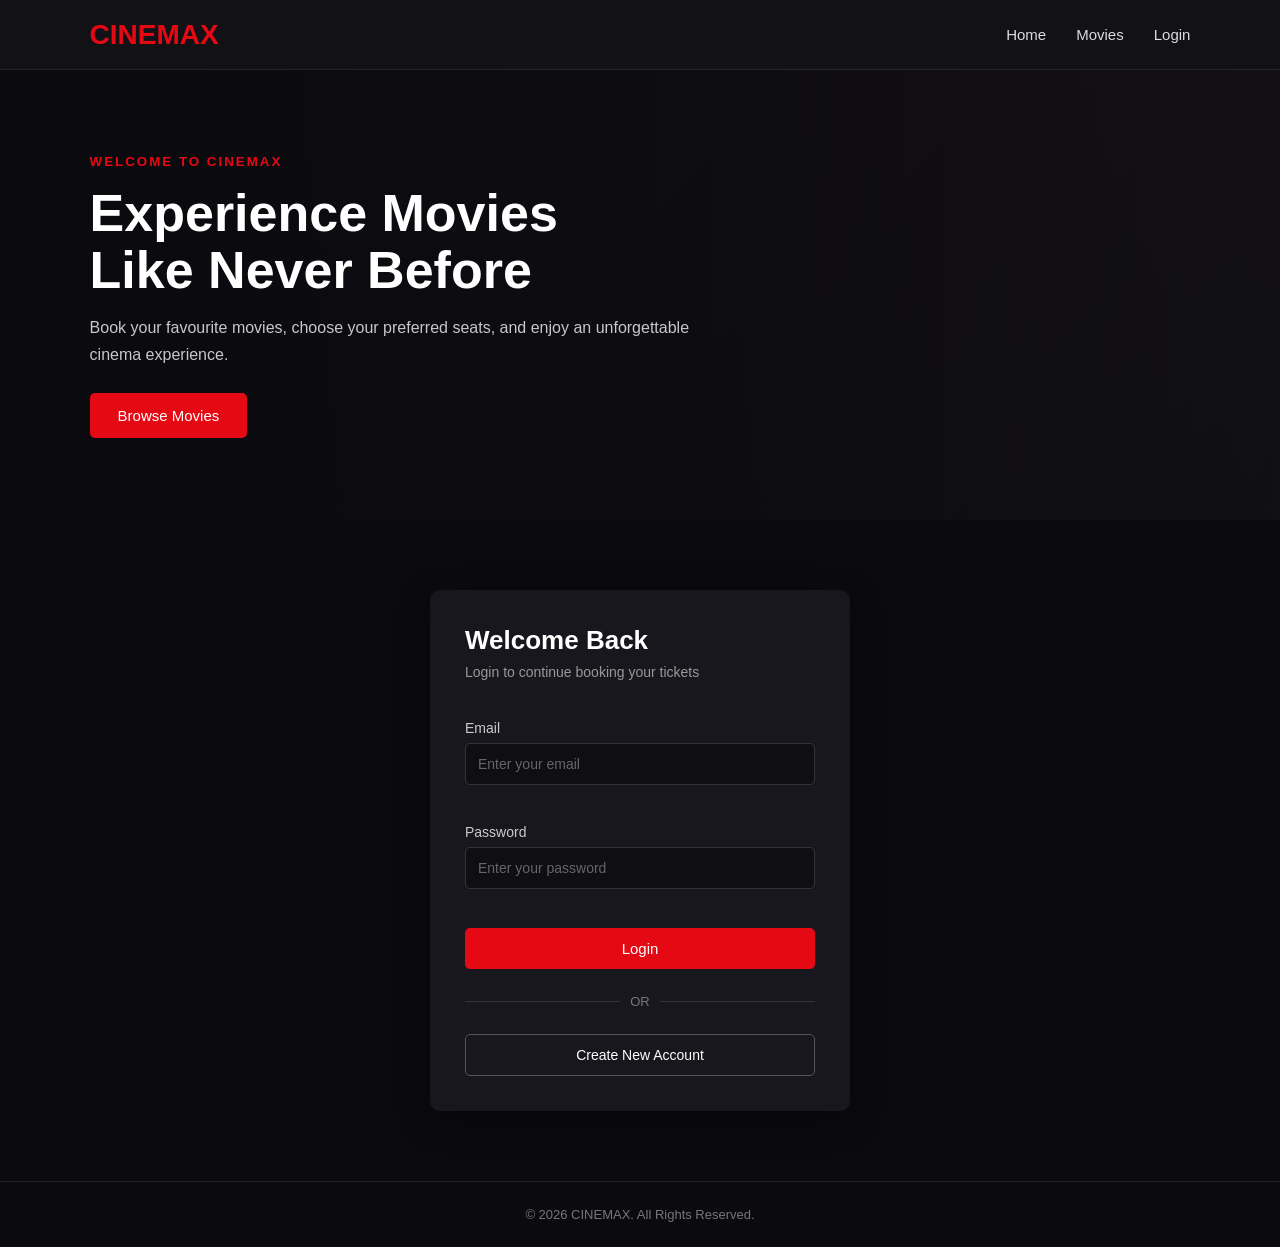
==== commit 4a438ab6: "Add files via upload" ====
--- a/index.html
+++ b/index.html
@@ -107,6 +107,8 @@
             <!-- =========================
                  LOGIN FORM
             ========================== -->
+
+            <div id="loginError" class="error-message" role="alert"></div>
 
             <form
                 id="loginForm"
@@ -290,7 +292,12 @@
                             type="password"
                             id="register-password"
                             name="password"
-                            placeholder="Create a password"
+                            placeholder="Create a 6-digit password"
+                            minlength="6"
+                            maxlength="6"
+                            inputmode="numeric"
+                            pattern="[0-9]{6}"
+                            title="Enter exactly 6 digits"
                             required
                         >
 
@@ -346,12 +353,29 @@
 
 
         // =========================
+        // URL PARAMETERS
+        // =========================
+        const params = new URLSearchParams(window.location.search);
+
+        // =========================
+        // LOGIN ERROR MESSAGE
+        // =========================
+        const loginError = params.get("error");
+        const loginErrorBox = document.getElementById("loginError");
+
+        if (loginError && loginErrorBox) {
+            loginErrorBox.textContent = loginError;
+            window.history.replaceState(
+                {},
+                document.title,
+                window.location.pathname + window.location.hash
+            );
+        }
+
+
+        // =========================
         // REGISTRATION SUCCESS
         // =========================
-
-        const params =
-            new URLSearchParams(window.location.search);
-
 
         if (params.get("registered") === "1") {
 
@@ -482,6 +506,14 @@
 
 
 
+        // Allow numbers only in the registration password (maximum 6 digits)
+        document
+            .getElementById("register-password")
+            .addEventListener("input", function () {
+                this.value = this.value.replace(/[^0-9]/g, "").slice(0, 6);
+            });
+
+
         // =========================
         // REGISTER FORM VALIDATION
         // =========================
@@ -565,12 +597,12 @@
 
                     // PASSWORD
 
-                    if (!validatePassword(password)) {
+                    if (!/^[0-9]{6}$/.test(password)) {
 
                         document
                             .getElementById("registerPasswordError")
                             .textContent =
-                            "Password must contain at least 6 characters.";
+                            "Password must contain exactly 6 digits.";
 
                         valid = false;
 
